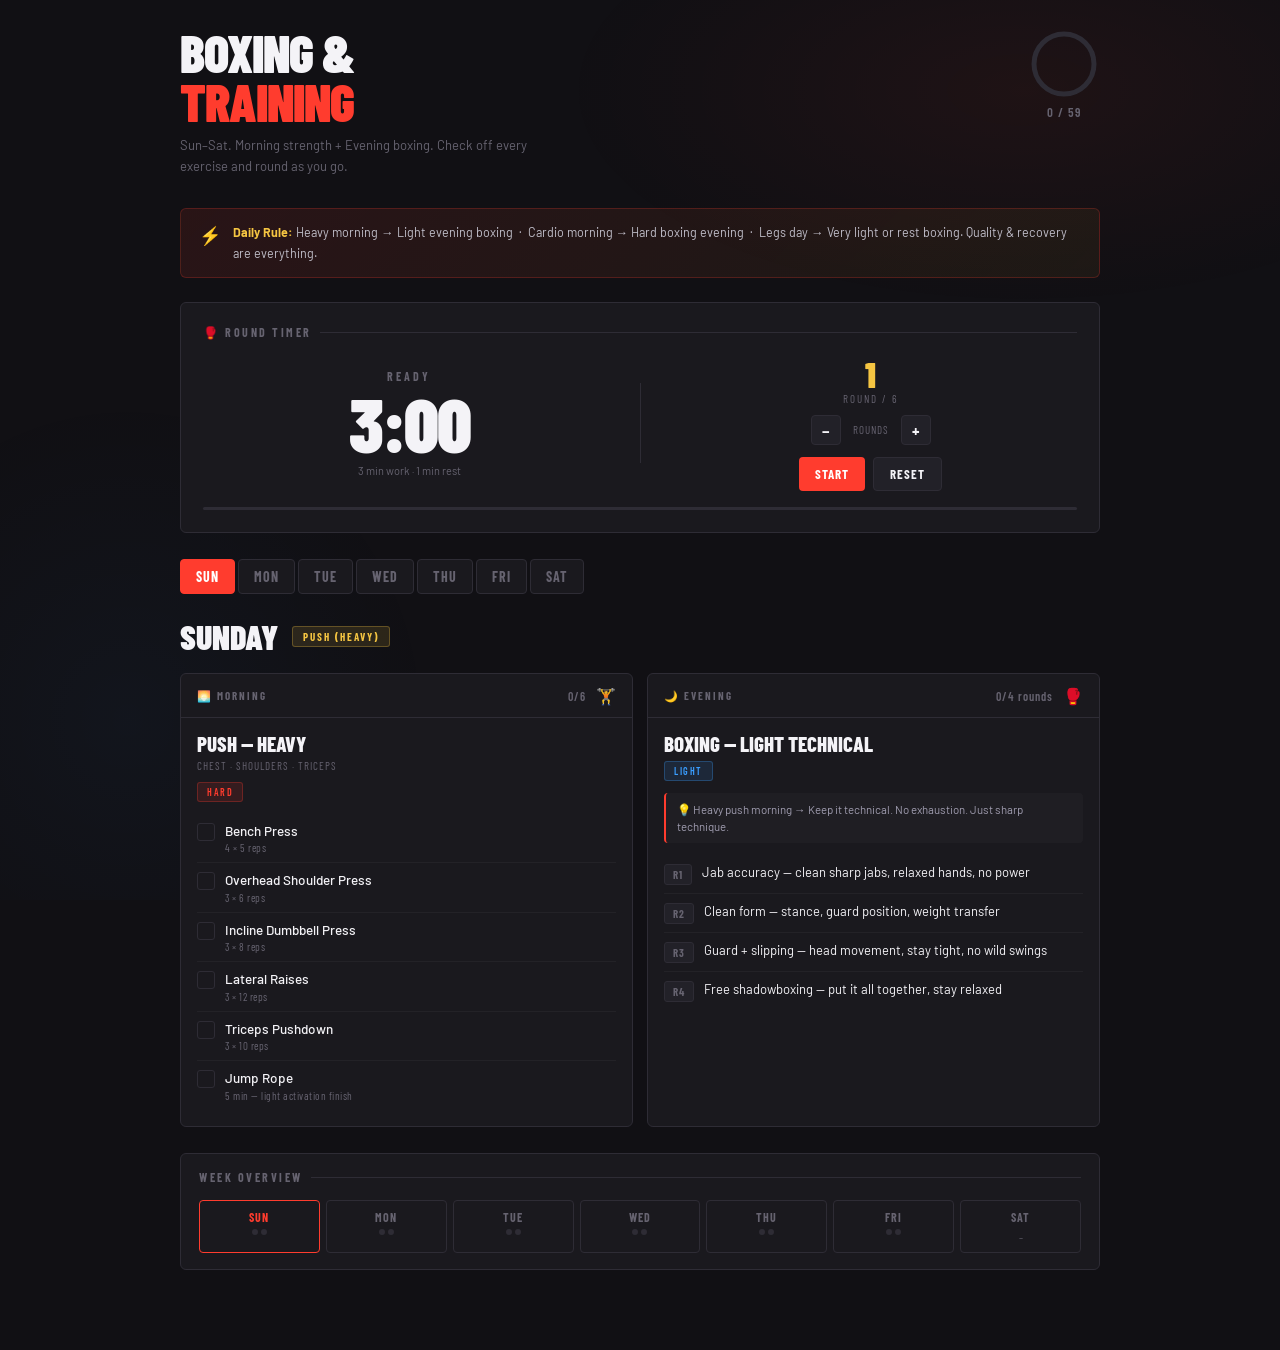
==== boxing-tracker.html @ 091b7e8c "Add files via upload" ====
<!DOCTYPE html>
<html lang="en">
<head>
<meta charset="UTF-8">
<meta name="viewport" content="width=device-width, initial-scale=1.0">
<title>Boxing & Training Tracker</title>
<link href="https://fonts.googleapis.com/css2?family=Barlow+Condensed:wght@400;600;700;800;900&family=Barlow:wght@300;400;500&display=swap" rel="stylesheet">
<style>
*, *::before, *::after { box-sizing: border-box; margin: 0; padding: 0; }
:root {
  --bg: #111014; --surface: #1a191e; --surface2: #222128; --border: #2e2c35;
  --accent: #ff3c2e; --gold: #f5c542; --blue: #3a9eff; --green: #5cba5c;
  --text: #f4f3f7; --muted: #666370;
  --light-c: #3a9eff; --moderate-c: #f5c542; --hard-c: #ff3c2e;
  --radius: 6px;
}
body { background: var(--bg); color: var(--text); font-family: 'Barlow', sans-serif; min-height: 100vh; overflow-x: hidden; }
body::before {
  content: ''; position: fixed; inset: 0; pointer-events: none; z-index: 0;
  background: radial-gradient(ellipse 60% 40% at 80% 10%, rgba(255,60,46,0.06) 0%, transparent 60%),
              radial-gradient(ellipse 40% 60% at 10% 80%, rgba(58,158,255,0.04) 0%, transparent 60%);
}
.app { max-width: 960px; margin: 0 auto; padding: 28px 20px 80px; position: relative; z-index: 1; }

/* HEADER */
header { display: flex; align-items: flex-start; justify-content: space-between; margin-bottom: 32px; flex-wrap: wrap; gap: 16px; }
.header-left h1 { font-family: 'Barlow Condensed', sans-serif; font-size: 52px; font-weight: 900; line-height: 0.95; text-transform: uppercase; letter-spacing: -1px; }
.header-left h1 em { font-style: normal; color: var(--accent); }
.header-left p { margin-top: 8px; font-size: 13px; color: var(--muted); max-width: 380px; line-height: 1.6; }
.progress-ring-wrap { display: flex; flex-direction: column; align-items: center; gap: 4px; }
.progress-ring-wrap svg { transform: rotate(-90deg); }
.ring-bg { fill: none; stroke: var(--border); stroke-width: 5; }
.ring-fill { fill: none; stroke: var(--accent); stroke-width: 5; stroke-linecap: round; transition: stroke-dashoffset 0.6s ease; }
.ring-label { font-family: 'Barlow Condensed', sans-serif; font-size: 13px; font-weight: 600; letter-spacing: 1px; color: var(--muted); text-transform: uppercase; }

/* TIP BANNER */
.tip-banner { background: linear-gradient(135deg, rgba(255,60,46,0.1), rgba(245,197,66,0.05)); border: 1px solid rgba(255,60,46,0.22); border-radius: var(--radius); padding: 13px 18px; margin-bottom: 24px; display: flex; gap: 12px; }
.tip-icon { font-size: 18px; flex-shrink: 0; margin-top: 2px; }
.tip-content { font-size: 12.5px; color: #c0bec9; line-height: 1.65; }
.tip-content strong { color: var(--gold); }

/* TIMER */
.timer-section { background: var(--surface); border: 1px solid var(--border); border-radius: var(--radius); padding: 22px; margin-bottom: 26px; }
.section-title { font-family: 'Barlow Condensed', sans-serif; font-size: 12px; font-weight: 700; text-transform: uppercase; letter-spacing: 2.5px; color: var(--muted); margin-bottom: 16px; display: flex; align-items: center; gap: 8px; }
.section-title::after { content: ''; flex: 1; height: 1px; background: var(--border); }
.timer-layout { display: grid; grid-template-columns: 1fr auto 1fr; gap: 24px; align-items: center; }
.timer-display { text-align: center; }
.timer-phase { font-family: 'Barlow Condensed', sans-serif; font-size: 12px; font-weight: 700; letter-spacing: 3px; text-transform: uppercase; margin-bottom: 2px; transition: color 0.3s; }
.timer-phase.work { color: var(--accent); } .timer-phase.rest { color: var(--blue); } .timer-phase.idle { color: var(--muted); }
.timer-clock { font-family: 'Barlow Condensed', sans-serif; font-size: 76px; font-weight: 900; line-height: 1; letter-spacing: -2px; transition: color 0.3s; }
.timer-clock.work { color: var(--accent); } .timer-clock.rest { color: var(--blue); } .timer-clock.idle { color: var(--text); }
.timer-sub { font-size: 11px; color: var(--muted); margin-top: 3px; }
.timer-divider { width: 1px; height: 80px; background: var(--border); }
.rounds-display { font-family: 'Barlow Condensed', sans-serif; text-align: center; margin-bottom: 10px; }
.rounds-num { font-size: 36px; font-weight: 900; color: var(--gold); line-height: 1; }
.rounds-label { font-size: 11px; letter-spacing: 2px; color: var(--muted); text-transform: uppercase; }
.rounds-adj { display: flex; gap: 6px; justify-content: center; }
.btn-round-adj { background: var(--surface2); border: 1px solid var(--border); color: var(--text); width: 30px; height: 30px; border-radius: 4px; font-size: 17px; font-family: 'Barlow Condensed', sans-serif; font-weight: 700; cursor: pointer; transition: all 0.15s; display: flex; align-items: center; justify-content: center; }
.btn-round-adj:hover { border-color: var(--accent); color: var(--accent); }
.timer-buttons { display: flex; gap: 8px; justify-content: center; margin-top: 12px; flex-wrap: wrap; }
.btn { font-family: 'Barlow Condensed', sans-serif; font-weight: 700; font-size: 13px; letter-spacing: 1px; text-transform: uppercase; border: none; border-radius: 4px; cursor: pointer; transition: all 0.15s; padding: 8px 16px; }
.btn:active { transform: scale(0.96); }
.btn-primary { background: var(--accent); color: #fff; } .btn-primary:hover { background: #ff5547; }
.btn-secondary { background: var(--surface2); color: var(--text); border: 1px solid var(--border); } .btn-secondary:hover { border-color: var(--muted); }
.timer-progress-bar { height: 3px; background: var(--border); border-radius: 2px; margin-top: 16px; overflow: hidden; }
.timer-progress-fill { height: 100%; border-radius: 2px; transition: width 0.9s linear, background 0.3s; background: var(--accent); }
@keyframes pulse-red { 0%,100%{box-shadow:0 0 0 0 rgba(255,60,46,0)} 50%{box-shadow:0 0 0 12px rgba(255,60,46,0.18)} }
.timer-clock.pulse { animation: pulse-red 0.6s 2; }

/* WEEK TABS */
.week-tabs { display: flex; gap: 3px; margin-bottom: 20px; overflow-x: auto; padding-bottom: 2px; }
.week-tab { font-family: 'Barlow Condensed', sans-serif; font-size: 14px; font-weight: 700; text-transform: uppercase; letter-spacing: 1px; padding: 8px 15px; background: var(--surface); border: 1px solid var(--border); border-radius: 4px; color: var(--muted); cursor: pointer; transition: all 0.15s; white-space: nowrap; flex-shrink: 0; }
.week-tab:hover { color: var(--text); border-color: var(--muted); }
.week-tab.active { background: var(--accent); border-color: var(--accent); color: #fff; }
.week-tab.all-done { border-color: #3a6e3a; color: var(--green); }
.week-tab.all-done.active { background: #1e3d1e; border-color: var(--green); color: var(--green); }

/* DAY VIEW */
.day-view { animation: fadeUp 0.2s ease; }
@keyframes fadeUp { from{opacity:0;transform:translateY(8px)} to{opacity:1;transform:translateY(0)} }
.day-header { display: flex; align-items: center; gap: 14px; margin-bottom: 16px; flex-wrap: wrap; }
.day-name { font-family: 'Barlow Condensed', sans-serif; font-size: 34px; font-weight: 900; text-transform: uppercase; }
.day-badge { font-family: 'Barlow Condensed', sans-serif; font-size: 11px; font-weight: 700; letter-spacing: 2px; text-transform: uppercase; padding: 3px 10px; border-radius: 3px; background: rgba(245,197,66,0.12); color: var(--gold); border: 1px solid rgba(245,197,66,0.28); }

/* SESSION PANELS */
.sessions-grid { display: grid; grid-template-columns: 1fr 1fr; gap: 14px; }
@media(max-width:640px){ .sessions-grid{grid-template-columns:1fr;} .timer-layout{grid-template-columns:1fr;} .timer-divider{display:none;} }

.session-panel { background: var(--surface); border: 1px solid var(--border); border-radius: var(--radius); overflow: hidden; transition: opacity 0.3s; }
.session-panel.done-panel { opacity: 0.52; }
.session-panel-header { display: flex; align-items: center; justify-content: space-between; padding: 12px 16px 11px; border-bottom: 1px solid var(--border); }
.session-time-label { font-family: 'Barlow Condensed', sans-serif; font-size: 11px; font-weight: 700; letter-spacing: 2px; text-transform: uppercase; color: var(--muted); }
.session-header-right { display: flex; align-items: center; gap: 10px; }
.session-count { font-family: 'Barlow Condensed', sans-serif; font-size: 12px; font-weight: 600; letter-spacing: 1px; color: var(--muted); }
.session-type-icon { font-size: 16px; }

.session-body { padding: 14px 16px 16px; }
.session-name { font-family: 'Barlow Condensed', sans-serif; font-size: 21px; font-weight: 800; text-transform: uppercase; line-height: 1.1; margin-bottom: 4px; }
.session-panel.done-panel .session-name { text-decoration: line-through; text-decoration-color: var(--muted); }
.session-focus { font-size: 11px; color: var(--muted); font-family: 'Barlow Condensed', sans-serif; letter-spacing: 1px; text-transform: uppercase; margin-bottom: 8px; }
.intensity-badge { font-size: 10px; font-weight: 600; font-family: 'Barlow Condensed', sans-serif; text-transform: uppercase; letter-spacing: 1.5px; padding: 3px 9px; border-radius: 3px; display: inline-block; margin-bottom: 12px; }
.intensity-badge.light   { background: rgba(58,158,255,0.12);  color: var(--light-c);    border: 1px solid rgba(58,158,255,0.28); }
.intensity-badge.moderate{ background: rgba(245,197,66,0.12);  color: var(--moderate-c); border: 1px solid rgba(245,197,66,0.28); }
.intensity-badge.hard    { background: rgba(255,60,46,0.12);   color: var(--hard-c);     border: 1px solid rgba(255,60,46,0.28); }

/* Boxing tip */
.boxing-tip { font-size: 11.5px; color: #a09db0; line-height: 1.5; background: rgba(255,255,255,0.025); padding: 8px 11px; border-radius: 4px; border-left: 2px solid var(--accent); margin-bottom: 12px; }

/* EXERCISE LIST */
.exercise-list { list-style: none; }
.exercise-item { display: flex; align-items: flex-start; gap: 10px; padding: 8px 0; border-bottom: 1px solid rgba(255,255,255,0.04); cursor: pointer; transition: opacity 0.15s; user-select: none; }
.exercise-item:last-child { border-bottom: none; }
.exercise-item:hover .ex-checkbox { border-color: var(--green); }
.exercise-item.ex-done { opacity: 0.4; }
.exercise-item.ex-done .ex-name { text-decoration: line-through; text-decoration-color: var(--muted); }
.ex-checkbox { width: 18px; height: 18px; border: 1.5px solid var(--border); border-radius: 3px; flex-shrink: 0; margin-top: 1px; display: flex; align-items: center; justify-content: center; font-size: 11px; transition: all 0.15s; }
.exercise-item.ex-done .ex-checkbox { background: rgba(92,186,92,0.18); border-color: var(--green); color: var(--green); }
.ex-text { flex: 1; }
.ex-name { font-size: 13.5px; font-weight: 500; color: var(--text); line-height: 1.3; }
.ex-sets { font-size: 11px; color: var(--muted); margin-top: 2px; font-family: 'Barlow Condensed', sans-serif; letter-spacing: 0.5px; }

/* ROUND LIST */
.round-list { list-style: none; }
.round-item { display: flex; align-items: flex-start; gap: 10px; padding: 8px 0; border-bottom: 1px solid rgba(255,255,255,0.04); cursor: pointer; transition: opacity 0.15s; user-select: none; }
.round-item:last-child { border-bottom: none; }
.round-item:hover .round-num { border-color: var(--accent); color: var(--accent); }
.round-item.rnd-done { opacity: 0.4; }
.round-item.rnd-done .rnd-focus { text-decoration: line-through; text-decoration-color: var(--muted); }
.round-num { font-family: 'Barlow Condensed', sans-serif; font-size: 11px; font-weight: 700; letter-spacing: 1px; background: var(--surface2); border: 1px solid var(--border); border-radius: 3px; padding: 3px 8px; color: var(--muted); flex-shrink: 0; margin-top: 1px; transition: all 0.15s; white-space: nowrap; }
.round-item.rnd-done .round-num { background: rgba(92,186,92,0.15); border-color: var(--green); color: var(--green); }
.rnd-focus { font-size: 13px; font-weight: 400; color: var(--text); line-height: 1.4; }

/* REST DAY */
.rest-day-card { background: var(--surface); border: 1px solid var(--border); border-radius: var(--radius); padding: 40px 24px; text-align: center; grid-column: 1/-1; }
.rest-icon { font-size: 38px; margin-bottom: 10px; }
.rest-day-card h3 { font-family: 'Barlow Condensed', sans-serif; font-size: 24px; font-weight: 800; text-transform: uppercase; color: var(--muted); margin-bottom: 8px; }
.rest-day-card p { font-size: 13px; color: var(--muted); line-height: 1.7; }

/* OVERVIEW */
.week-overview { background: var(--surface); border: 1px solid var(--border); border-radius: var(--radius); padding: 16px 18px; margin-top: 26px; }
.overview-grid { display: grid; grid-template-columns: repeat(7, 1fr); gap: 6px; margin-top: 10px; }
@media(max-width:480px){ .overview-grid{grid-template-columns:repeat(4,1fr);} }
.overview-day { text-align: center; padding: 9px 4px; border: 1px solid var(--border); border-radius: 4px; cursor: pointer; transition: border-color 0.15s; }
.overview-day:hover { border-color: var(--muted); }
.overview-day.active-day { border-color: var(--accent); }
.overview-day-name { font-family: 'Barlow Condensed', sans-serif; font-size: 12px; font-weight: 700; text-transform: uppercase; letter-spacing: 1px; color: var(--muted); }
.overview-day.active-day .overview-day-name { color: var(--accent); }
.overview-pips { display: flex; gap: 3px; justify-content: center; margin-top: 5px; min-height: 10px; }
.pip { width: 6px; height: 6px; border-radius: 50%; background: var(--border); transition: background 0.2s; }
.pip.done { background: var(--green); }

/* TOAST */
.toast { position: fixed; bottom: 24px; left: 50%; transform: translateX(-50%) translateY(80px); background: var(--surface2); border: 1px solid var(--border); border-radius: var(--radius); padding: 11px 20px; font-family: 'Barlow Condensed', sans-serif; font-size: 14px; font-weight: 600; letter-spacing: 1px; text-transform: uppercase; z-index: 1000; transition: transform 0.3s ease, opacity 0.3s; opacity: 0; white-space: nowrap; pointer-events: none; }
.toast.show { transform: translateX(-50%) translateY(0); opacity: 1; }
.toast.success { border-color: var(--green); color: var(--green); }
.toast.info { border-color: var(--blue); color: var(--blue); }
</style>
</head>
<body>
<div class="app">

  <header>
    <div class="header-left">
      <h1>Boxing &<br><em>Training</em></h1>
      <p>Sun–Sat. Morning strength + Evening boxing. Check off every exercise and round as you go.</p>
    </div>
    <div class="header-right">
      <div class="progress-ring-wrap">
        <svg width="72" height="72" viewBox="0 0 72 72">
          <circle class="ring-bg" cx="36" cy="36" r="30"/>
          <circle class="ring-fill" id="ringFill" cx="36" cy="36" r="30" stroke-dasharray="188.5" stroke-dashoffset="188.5"/>
        </svg>
        <div class="ring-label" id="ringLabel">0 / 0</div>
      </div>
    </div>
  </header>

  <div class="tip-banner">
    <div class="tip-icon">⚡</div>
    <div class="tip-content">
      <strong>Daily Rule:</strong> Heavy morning → Light evening boxing &nbsp;·&nbsp;
      Cardio morning → Hard boxing evening &nbsp;·&nbsp;
      Legs day → Very light or rest boxing. Quality &amp; recovery are everything.
    </div>
  </div>

  <!-- ROUND TIMER -->
  <div class="timer-section">
    <div class="section-title">🥊 Round Timer</div>
    <div class="timer-layout">
      <div class="timer-display">
        <div class="timer-phase idle" id="timerPhase">READY</div>
        <div class="timer-clock idle" id="timerClock">3:00</div>
        <div class="timer-sub">3 min work · 1 min rest</div>
      </div>
      <div class="timer-divider"></div>
      <div>
        <div class="rounds-display">
          <div class="rounds-num" id="roundDisplay">1</div>
          <div class="rounds-label">Round <span id="roundTotal">/ 6</span></div>
        </div>
        <div class="rounds-adj">
          <button class="btn-round-adj" onclick="adjustRounds(-1)">−</button>
          <div style="font-family:'Barlow Condensed';font-size:11px;color:var(--muted);display:flex;align-items:center;padding:0 6px;letter-spacing:1px;text-transform:uppercase;">Rounds</div>
          <button class="btn-round-adj" onclick="adjustRounds(1)">+</button>
        </div>
        <div class="timer-buttons">
          <button class="btn btn-primary" id="timerStartBtn" onclick="toggleTimer()">START</button>
          <button class="btn btn-secondary" onclick="resetTimer()">RESET</button>
        </div>
      </div>
    </div>
    <div class="timer-progress-bar"><div class="timer-progress-fill" id="timerProgressFill" style="width:0%"></div></div>
  </div>

  <div class="week-tabs" id="weekTabs"></div>
  <div class="day-view" id="dayView"></div>

  <div class="week-overview">
    <div class="section-title">Week Overview</div>
    <div class="overview-grid" id="overviewGrid"></div>
  </div>

</div>
<div class="toast" id="toast"></div>

<script>
const SCHEDULE = [
  {
    day: "Sunday", short: "SUN", badge: "Push (Heavy)",
    morning: {
      name: "Push — Heavy", type: "strength", intensity: "hard",
      focus: "Chest · Shoulders · Triceps",
      exercises: [
        { name: "Bench Press",              sets: "4 × 5 reps" },
        { name: "Overhead Shoulder Press",  sets: "3 × 6 reps" },
        { name: "Incline Dumbbell Press",   sets: "3 × 8 reps" },
        { name: "Lateral Raises",           sets: "3 × 12 reps" },
        { name: "Triceps Pushdown",         sets: "3 × 10 reps" },
        { name: "Jump Rope",                sets: "5 min — light activation finish" }
      ]
    },
    evening: {
      name: "Boxing — Light Technical", type: "boxing", intensity: "light",
      totalRounds: 4,
      tip: "Heavy push morning → Keep it technical. No exhaustion. Just sharp technique.",
      rounds: [
        { num: "R1", focus: "Jab accuracy — clean sharp jabs, relaxed hands, no power" },
        { num: "R2", focus: "Clean form — stance, guard position, weight transfer" },
        { num: "R3", focus: "Guard + slipping — head movement, stay tight, no wild swings" },
        { num: "R4", focus: "Free shadowboxing — put it all together, stay relaxed" }
      ]
    }
  },
  {
    day: "Monday", short: "MON", badge: "Pull (Heavy)",
    morning: {
      name: "Pull — Heavy", type: "strength", intensity: "hard",
      focus: "Back · Biceps",
      exercises: [
        { name: "Pull-ups / Lat Pulldown", sets: "4 × 6–8 reps" },
        { name: "Barbell Row",             sets: "3 × 6 reps" },
        { name: "Seated Cable Row",        sets: "3 × 8 reps" },
        { name: "Bicep Curl",              sets: "3 × 10 reps" },
        { name: "Hammer Curl",             sets: "3 × 10 reps" },
        { name: "Light Cardio",            sets: "5 min — easy pace finish" }
      ]
    },
    evening: {
      name: "Boxing — Light Movement", type: "boxing", intensity: "light",
      totalRounds: 4,
      tip: "Heavy pull day → Stay relaxed. Focus on movement and breathing, not power.",
      rounds: [
        { num: "R1", focus: "Footwork only — forward/back, lateral steps, no punching" },
        { num: "R2", focus: "Jab–Cross — basic combo, focus on breathing rhythm" },
        { num: "R3", focus: "Movement + jab — combine footwork with jabs smoothly" },
        { num: "R4", focus: "Free shadowboxing — relaxed pace, no power punches" }
      ]
    }
  },
  {
    day: "Tuesday", short: "TUE", badge: "Cardio + Hard Boxing",
    morning: {
      name: "Cardio — Conditioning", type: "cardio", intensity: "moderate",
      focus: "Stamina for boxing",
      exercises: [
        { name: "Jump Rope",                       sets: "10–15 min continuous" },
        { name: "Sprint Intervals / Cross Trainer", sets: "15–20 min — zone 3–4 heart rate" }
      ]
    },
    evening: {
      name: "Boxing — Hard Rounds 🔥", type: "boxing", intensity: "hard",
      totalRounds: 6,
      tip: "Cardio morning = body is ready for this. Main fight day — push hard.",
      rounds: [
        { num: "R1", focus: "Speed punches — fast jab-cross, loosen up the body" },
        { num: "R2", focus: "Footwork — angles, pivots, in-out movement with hands up" },
        { num: "R3", focus: "Combo work — jab–cross–hook–uppercut, full 4-punch combos" },
        { num: "R4", focus: "Defense — slips, rolls, parry, then counter immediately" },
        { num: "R5", focus: "Conditioning — fast non-stop punching bursts, max output" },
        { num: "R6", focus: "Full intensity — everything together, maximum effort" }
      ]
    }
  },
  {
    day: "Wednesday", short: "WED", badge: "Push (Volume)",
    morning: {
      name: "Push — Volume", type: "strength", intensity: "moderate",
      focus: "Form + Muscle Control",
      exercises: [
        { name: "Incline Dumbbell Press",   sets: "3 × 10 reps" },
        { name: "Machine Chest Press",      sets: "3 × 10 reps" },
        { name: "Dumbbell Shoulder Press",  sets: "3 × 10 reps" },
        { name: "Lateral Raises",           sets: "3 × 15 reps" },
        { name: "Triceps Dips",             sets: "3 × 10 reps" },
        { name: "Jump Rope",                sets: "5–8 min — moderate pace finish" }
      ]
    },
    evening: {
      name: "Boxing — Moderate Combos", type: "boxing", intensity: "moderate",
      totalRounds: 5,
      tip: "Not too easy, not too hard. Focus on combinations, angles, and control.",
      rounds: [
        { num: "R1", focus: "Warm up — jab-cross at 60%, find your rhythm" },
        { num: "R2", focus: "3-punch combos — jab–cross–hook, clean execution" },
        { num: "R3", focus: "Angles + pivots — step off after each combo, reset" },
        { num: "R4", focus: "4-punch combos — jab–cross–hook–body shot" },
        { num: "R5", focus: "Control — slow it down, nail your form and timing" }
      ]
    }
  },
  {
    day: "Thursday", short: "THU", badge: "Pull (Volume)",
    morning: {
      name: "Pull — Volume", type: "strength", intensity: "moderate",
      focus: "Back Control · Endurance",
      exercises: [
        { name: "Lat Pulldown",        sets: "3 × 10 reps" },
        { name: "Dumbbell Row",        sets: "3 × 10 reps" },
        { name: "Face Pulls",          sets: "3 × 12 reps" },
        { name: "Bicep Curl",          sets: "3 × 12 reps" },
        { name: "Reverse Curl",        sets: "3 × 12 reps" },
        { name: "Easy Cardio",         sets: "5–8 min — easy recovery pace" }
      ]
    },
    evening: {
      name: "Boxing — Defense & Counter", type: "boxing", intensity: "moderate",
      totalRounds: 5,
      tip: "Work smarter not harder. Focus on defense, timing, and clean counters.",
      rounds: [
        { num: "R1", focus: "Defense only — practice slipping jabs left and right" },
        { num: "R2", focus: "Counter punching — slip incoming + return jab–cross" },
        { num: "R3", focus: "Timing — wait for openings, don't chase, be patient" },
        { num: "R4", focus: "Reaction drills — anticipate movement, react first" },
        { num: "R5", focus: "Defense-first shadowboxing — defend then counter everything" }
      ]
    }
  },
  {
    day: "Friday", short: "FRI", badge: "Legs (Power)",
    morning: {
      name: "Legs — Power", type: "strength", intensity: "hard",
      focus: "Strength · Balance",
      exercises: [
        { name: "Squats",                sets: "4 × 5 reps" },
        { name: "Romanian Deadlift",     sets: "3 × 6 reps" },
        { name: "Walking Lunges",        sets: "3 × 8 reps each leg" },
        { name: "Calf Raises",           sets: "3 × 15 reps" },
        { name: "Plank",                 sets: "3 sets — core finisher" },
        { name: "Leg Raises",            sets: "3 sets — core finisher" }
      ]
    },
    evening: {
      name: "Boxing — Very Light / Rest", type: "boxing", intensity: "light",
      totalRounds: 3,
      tip: "Legs are worked hard → 2–3 rounds MAX. Upper body only. Take full rest if very sore.",
      rounds: [
        { num: "R1", focus: "Slow shadowboxing — upper body movement only, no footwork stress" },
        { num: "R2", focus: "Technique focus — jab accuracy, clean guard, relaxed shoulders" },
        { num: "R3", focus: "Cool down — slow deliberate punches, deep breathing throughout" }
      ]
    }
  },
  {
    day: "Saturday", short: "SAT", badge: "Rest Day",
    isRest: true, morning: null, evening: null
  }
];

// ── STATE ─────────────────────────────────────────────────────────────────────
let currentDay = 0;
let state = JSON.parse(localStorage.getItem('boxing-v3') || '{}');
function save() { localStorage.setItem('boxing-v3', JSON.stringify(state)); }
function getVal(k) { return !!state[k]; }
function toggle(k) { state[k] = !state[k]; save(); }

// Timer
let timerInterval = null, timerRunning = false;
let currentRound = 1, totalRounds = 6, isWorkPhase = true, timeLeft = 180;
const WORK = 180, REST = 60;

// ── COUNTS ────────────────────────────────────────────────────────────────────
function itemCount(di, slot) {
  const d = SCHEDULE[di]; if (!d || d.isRest) return 0;
  const s = slot === 'morning' ? d.morning : d.evening;
  if (!s) return 0;
  return slot === 'morning' ? s.exercises.length : s.rounds.length;
}
function doneCount(di, slot) {
  let n = 0, t = itemCount(di, slot);
  for (let i = 0; i < t; i++) if (getVal(`d${di}_${slot}_${i}`)) n++;
  return n;
}
function fullyDone(di, slot) { const t = itemCount(di, slot); return t > 0 && doneCount(di, slot) === t; }
function grandTotal() { let t = 0; SCHEDULE.forEach((d,i) => { if (d.isRest) return; t += itemCount(i,'morning'); if (d.evening) t += itemCount(i,'evening'); }); return t; }
function grandDone()  { let t = 0; SCHEDULE.forEach((d,i) => { if (d.isRest) return; t += doneCount(i,'morning'); if (d.evening) t += doneCount(i,'evening'); }); return t; }

// ── RENDER ────────────────────────────────────────────────────────────────────
function renderTabs() {
  const c = document.getElementById('weekTabs'); c.innerHTML = '';
  SCHEDULE.forEach((d, i) => {
    const done = d.isRest ? false : fullyDone(i,'morning') && (!d.evening || fullyDone(i,'evening'));
    const btn = document.createElement('button');
    btn.className = 'week-tab' + (i===currentDay?' active':'') + (done?' all-done':'');
    btn.textContent = d.short;
    btn.onclick = () => { currentDay = i; render(); };
    c.appendChild(btn);
  });
}

function renderDayView() {
  const d = SCHEDULE[currentDay];
  const c = document.getElementById('dayView');
  if (d.isRest) {
    c.innerHTML = `
      <div class="day-header"><div class="day-name">${d.day}</div><div class="day-badge">${d.badge}</div></div>
      <div class="sessions-grid"><div class="rest-day-card">
        <div class="rest-icon">😴</div>
        <h3>Full Rest Day</h3>
        <p>Light walking · Stretching · Mobility work<br>No training today. Let your body rebuild.</p>
      </div></div>`;
    return;
  }

  const icon = { strength:'🏋️', cardio:'🏃', boxing:'🥊' };
  const iLabel = { light:'Light', moderate:'Moderate', hard:'Hard' };
  const di = currentDay;

  function mPanel() {
    const s = d.morning;
    const dc = doneCount(di,'morning'), tc = itemCount(di,'morning');
    const fdone = fullyDone(di,'morning');
    const items = s.exercises.map((ex,i) => {
      const done = getVal(`d${di}_morning_${i}`);
      return `<li class="exercise-item${done?' ex-done':''}" onclick="toggleItem(${di},'morning',${i})">
        <div class="ex-checkbox">${done?'✓':''}</div>
        <div class="ex-text"><div class="ex-name">${ex.name}</div><div class="ex-sets">${ex.sets}</div></div>
      </li>`;
    }).join('');
    return `<div class="session-panel${fdone?' done-panel':''}">
      <div class="session-panel-header">
        <span class="session-time-label">🌅 Morning</span>
        <div class="session-header-right">
          <span class="session-count">${dc}/${tc}</span>
          <span class="session-type-icon">${icon[s.type]}</span>
        </div>
      </div>
      <div class="session-body">
        <div class="session-name">${s.name}</div>
        <div class="session-focus">${s.focus}</div>
        <span class="intensity-badge ${s.intensity}">${iLabel[s.intensity]}</span>
        <ul class="exercise-list">${items}</ul>
      </div>
    </div>`;
  }

  function ePanel() {
    if (!d.evening) return `<div class="rest-day-card"><div class="rest-icon">😴</div><h3>Rest Evening</h3><p>No evening session today.</p></div>`;
    const s = d.evening;
    const dc = doneCount(di,'evening'), tc = itemCount(di,'evening');
    const fdone = fullyDone(di,'evening');
    const items = s.rounds.map((r,i) => {
      const done = getVal(`d${di}_evening_${i}`);
      return `<li class="round-item${done?' rnd-done':''}" onclick="toggleItem(${di},'evening',${i})">
        <div class="round-num">${r.num}</div>
        <div class="rnd-focus">${r.focus}</div>
      </li>`;
    }).join('');
    return `<div class="session-panel${fdone?' done-panel':''}">
      <div class="session-panel-header">
        <span class="session-time-label">🌙 Evening</span>
        <div class="session-header-right">
          <span class="session-count">${dc}/${tc} rounds</span>
          <span class="session-type-icon">🥊</span>
        </div>
      </div>
      <div class="session-body">
        <div class="session-name">${s.name}</div>
        <span class="intensity-badge ${s.intensity}">${iLabel[s.intensity]}</span>
        <div class="boxing-tip">💡 ${s.tip}</div>
        <ul class="round-list">${items}</ul>
      </div>
    </div>`;
  }

  c.innerHTML = `
    <div class="day-header"><div class="day-name">${d.day}</div><div class="day-badge">${d.badge}</div></div>
    <div class="sessions-grid">${mPanel()}${ePanel()}</div>`;
}

function renderOverview() {
  const c = document.getElementById('overviewGrid'); c.innerHTML = '';
  SCHEDULE.forEach((d, i) => {
    const mD = d.isRest ? false : fullyDone(i,'morning');
    const eD = d.isRest ? false : (d.evening ? fullyDone(i,'evening') : false);
    const div = document.createElement('div');
    div.className = 'overview-day' + (i===currentDay?' active-day':'');
    div.onclick = () => { currentDay = i; render(); };
    div.innerHTML = `<div class="overview-day-name">${d.short}</div>
      <div class="overview-pips">
        ${!d.isRest ? `<div class="pip${mD?' done':''}"></div>` : ''}
        ${(!d.isRest && d.evening) ? `<div class="pip${eD?' done':''}"></div>` : ''}
        ${d.isRest ? `<div style="font-size:9px;color:var(--muted);margin-top:3px;">–</div>` : ''}
      </div>`;
    c.appendChild(div);
  });
}

function renderProgress() {
  const done = grandDone(), total = grandTotal();
  const pct = total > 0 ? done/total : 0;
  document.getElementById('ringFill').style.strokeDashoffset = 188.5*(1-pct);
  document.getElementById('ringLabel').textContent = `${done} / ${total}`;
}

function render() { renderTabs(); renderDayView(); renderOverview(); renderProgress(); }

// ── INTERACTIONS ──────────────────────────────────────────────────────────────
function toggleItem(di, slot, idx) {
  const k = `d${di}_${slot}_${idx}`;
  toggle(k);
  showToast(state[k] ? '✓ Done!' : 'Unchecked', state[k] ? 'success' : 'info');
  render();
}

// ── TIMER ─────────────────────────────────────────────────────────────────────
function updateTimerUI() {
  const m = Math.floor(timeLeft/60), s = timeLeft%60;
  const cl = document.getElementById('timerClock'), ph = document.getElementById('timerPhase');
  cl.textContent = `${m}:${s.toString().padStart(2,'0')}`;
  const phase = (!timerRunning && currentRound===1 && isWorkPhase) ? 'idle' : (isWorkPhase ? 'work' : 'rest');
  cl.className = `timer-clock ${phase}`;
  ph.className = `timer-phase ${phase}`;
  ph.textContent = phase==='idle' ? 'READY' : isWorkPhase ? 'WORK' : 'REST';
  document.getElementById('roundDisplay').textContent = currentRound;
  document.getElementById('roundTotal').textContent = `/ ${totalRounds}`;
  const total = isWorkPhase ? WORK : REST;
  const fill = document.getElementById('timerProgressFill');
  fill.style.width = (((total-timeLeft)/total)*100)+'%';
  fill.style.background = isWorkPhase ? 'var(--accent)' : 'var(--blue)';
}

function toggleTimer() {
  if (timerRunning) {
    clearInterval(timerInterval); timerRunning = false;
    document.getElementById('timerStartBtn').textContent = 'RESUME';
  } else {
    timerRunning = true;
    document.getElementById('timerStartBtn').textContent = 'PAUSE';
    timerInterval = setInterval(tick, 1000);
  }
}

function tick() {
  if (timeLeft > 0) { timeLeft--; updateTimerUI(); return; }
  if (isWorkPhase) {
    if (currentRound >= totalRounds) {
      clearInterval(timerInterval); timerRunning = false;
      document.getElementById('timerStartBtn').textContent = 'START';
      document.getElementById('timerPhase').textContent = 'DONE!';
      document.getElementById('timerPhase').className = 'timer-phase work';
      document.getElementById('timerProgressFill').style.width = '100%';
      showToast(`🥊 ${totalRounds} Rounds Complete!`, 'success'); bellPulse(); return;
    }
    isWorkPhase = false; timeLeft = REST;
    showToast('Rest — 1 minute', 'info'); bellPulse();
  } else {
    isWorkPhase = true; currentRound++; timeLeft = WORK;
    showToast(`Round ${currentRound}!`, 'info'); bellPulse();
  }
  updateTimerUI();
}

function bellPulse() {
  const el = document.getElementById('timerClock');
  el.classList.remove('pulse'); void el.offsetWidth; el.classList.add('pulse');
  setTimeout(() => el.classList.remove('pulse'), 1200);
}

function resetTimer() {
  clearInterval(timerInterval); timerRunning = false; currentRound = 1;
  isWorkPhase = true; timeLeft = WORK;
  document.getElementById('timerStartBtn').textContent = 'START';
  document.getElementById('timerProgressFill').style.width = '0%';
  updateTimerUI();
}

function adjustRounds(delta) {
  totalRounds = Math.max(1, Math.min(20, totalRounds+delta));
  if (!timerRunning) resetTimer(); else updateTimerUI();
}

// ── TOAST ─────────────────────────────────────────────────────────────────────
let toastTO;
function showToast(msg, type='info') {
  const el = document.getElementById('toast');
  el.textContent = msg; el.className = `toast ${type} show`;
  clearTimeout(toastTO);
  toastTO = setTimeout(() => el.classList.remove('show'), 2000);
}

// ── INIT ──────────────────────────────────────────────────────────────────────
const todayJs = new Date().getDay(); // 0=Sun … 6=Sat
currentDay = todayJs <= 6 ? todayJs : 0;
updateTimerUI();
render();
</script>
</body>
</html>
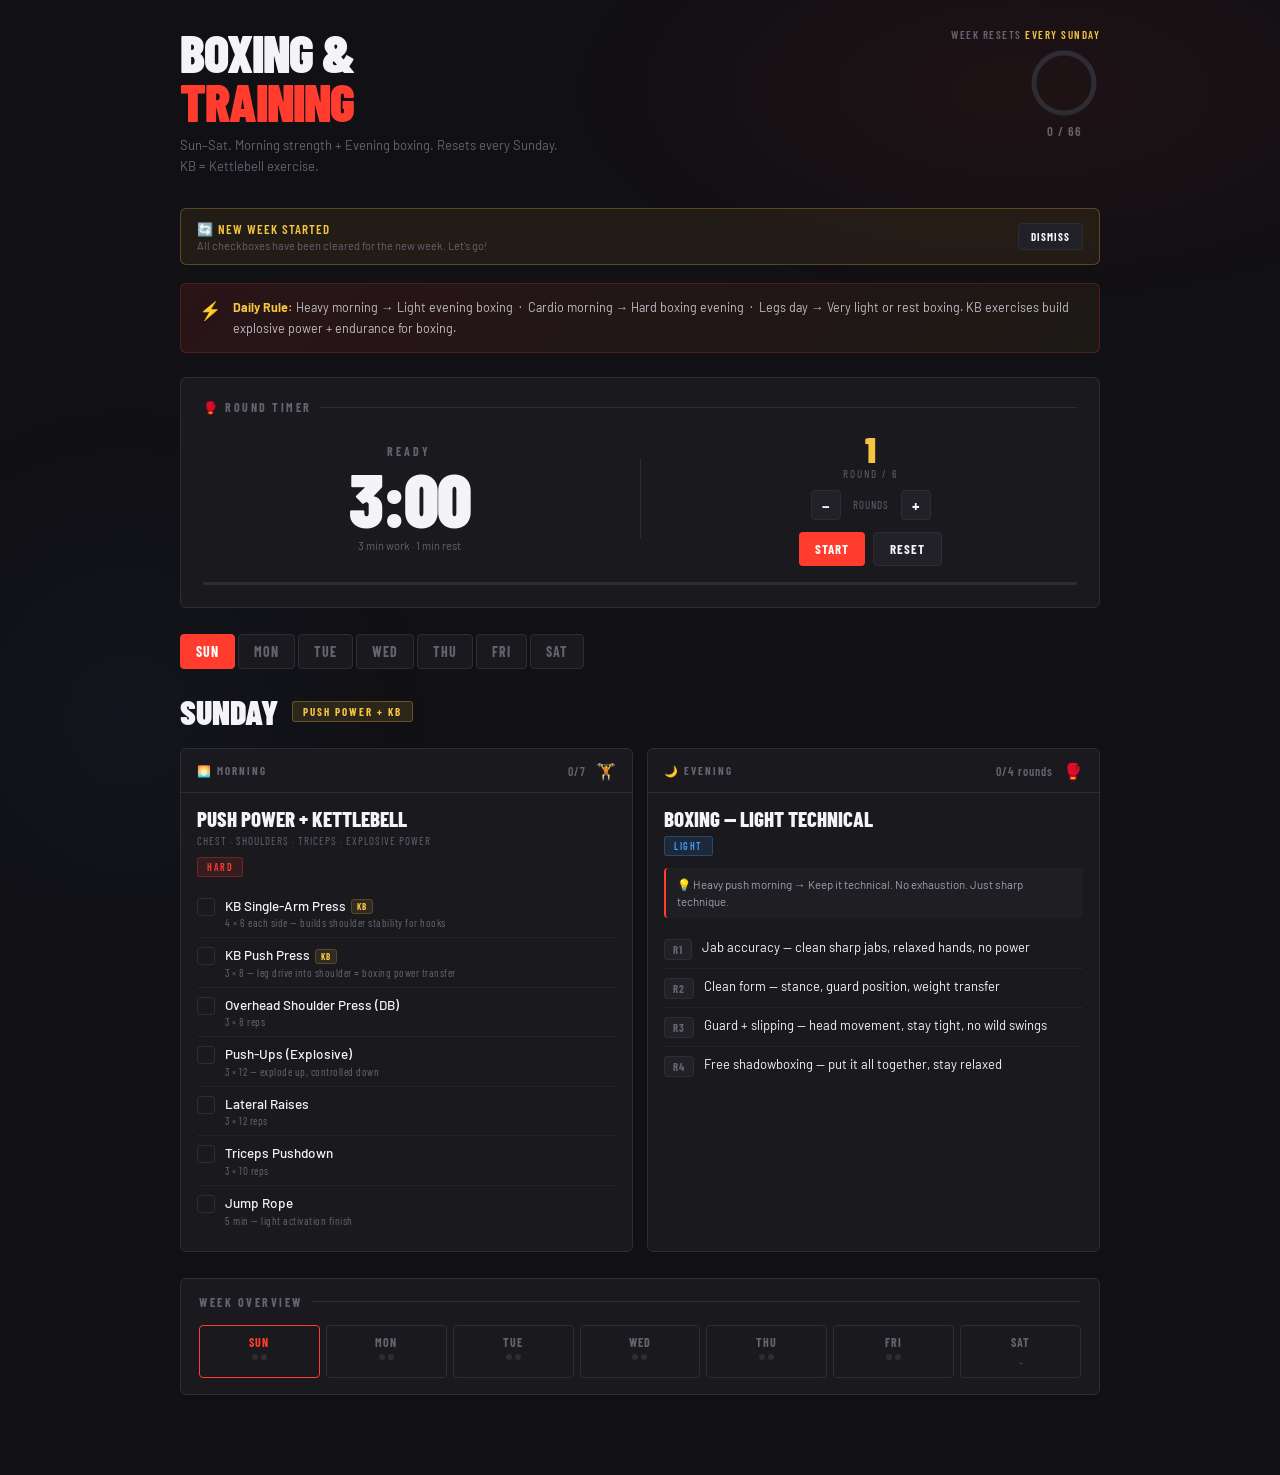
==== commit b8dc7bd3: "Update boxing-tracker.html" ====
--- a/boxing-tracker.html
+++ b/boxing-tracker.html
@@ -27,6 +27,9 @@
 .header-left h1 { font-family: 'Barlow Condensed', sans-serif; font-size: 52px; font-weight: 900; line-height: 0.95; text-transform: uppercase; letter-spacing: -1px; }
 .header-left h1 em { font-style: normal; color: var(--accent); }
 .header-left p { margin-top: 8px; font-size: 13px; color: var(--muted); max-width: 380px; line-height: 1.6; }
+.header-right { display: flex; flex-direction: column; align-items: flex-end; gap: 6px; }
+.week-reset-info { font-family: 'Barlow Condensed', sans-serif; font-size: 11px; font-weight: 600; letter-spacing: 1.5px; text-transform: uppercase; color: var(--muted); text-align: right; }
+.week-reset-info span { color: var(--gold); }
 .progress-ring-wrap { display: flex; flex-direction: column; align-items: center; gap: 4px; }
 .progress-ring-wrap svg { transform: rotate(-90deg); }
 .ring-bg { fill: none; stroke: var(--border); stroke-width: 5; }
@@ -62,6 +65,8 @@
 .btn:active { transform: scale(0.96); }
 .btn-primary { background: var(--accent); color: #fff; } .btn-primary:hover { background: #ff5547; }
 .btn-secondary { background: var(--surface2); color: var(--text); border: 1px solid var(--border); } .btn-secondary:hover { border-color: var(--muted); }
+.btn-danger { background: rgba(255,60,46,0.1); color: var(--accent); border: 1px solid rgba(255,60,46,0.3); font-size: 11px; padding: 6px 12px; }
+.btn-danger:hover { background: rgba(255,60,46,0.2); }
 .timer-progress-bar { height: 3px; background: var(--border); border-radius: 2px; margin-top: 16px; overflow: hidden; }
 .timer-progress-fill { height: 100%; border-radius: 2px; transition: width 0.9s linear, background 0.3s; background: var(--accent); }
 @keyframes pulse-red { 0%,100%{box-shadow:0 0 0 0 rgba(255,60,46,0)} 50%{box-shadow:0 0 0 12px rgba(255,60,46,0.18)} }
@@ -102,6 +107,9 @@
 .intensity-badge.light   { background: rgba(58,158,255,0.12);  color: var(--light-c);    border: 1px solid rgba(58,158,255,0.28); }
 .intensity-badge.moderate{ background: rgba(245,197,66,0.12);  color: var(--moderate-c); border: 1px solid rgba(245,197,66,0.28); }
 .intensity-badge.hard    { background: rgba(255,60,46,0.12);   color: var(--hard-c);     border: 1px solid rgba(255,60,46,0.28); }
+
+/* KB badge */
+.kb-tag { font-size: 9px; font-family: 'Barlow Condensed', sans-serif; font-weight: 700; letter-spacing: 1px; text-transform: uppercase; background: rgba(245,197,66,0.1); color: var(--gold); border: 1px solid rgba(245,197,66,0.2); border-radius: 3px; padding: 1px 5px; margin-left: 5px; vertical-align: middle; }
 
 /* Boxing tip */
 .boxing-tip { font-size: 11.5px; color: #a09db0; line-height: 1.5; background: rgba(255,255,255,0.025); padding: 8px 11px; border-radius: 4px; border-left: 2px solid var(--accent); margin-bottom: 12px; }
@@ -149,6 +157,11 @@
 .pip { width: 6px; height: 6px; border-radius: 50%; background: var(--border); transition: background 0.2s; }
 .pip.done { background: var(--green); }
 
+/* RESET BANNER */
+.reset-banner { background: rgba(245,197,66,0.07); border: 1px solid rgba(245,197,66,0.25); border-radius: var(--radius); padding: 12px 16px; margin-bottom: 18px; display: flex; align-items: center; justify-content: space-between; gap: 12px; flex-wrap: wrap; }
+.reset-banner-text { font-family: 'Barlow Condensed', sans-serif; font-size: 13px; font-weight: 600; letter-spacing: 1px; text-transform: uppercase; color: var(--gold); }
+.reset-banner-sub { font-size: 11px; color: var(--muted); font-family: 'Barlow', sans-serif; font-weight: 400; text-transform: none; letter-spacing: 0; margin-top: 2px; }
+
 /* TOAST */
 .toast { position: fixed; bottom: 24px; left: 50%; transform: translateX(-50%) translateY(80px); background: var(--surface2); border: 1px solid var(--border); border-radius: var(--radius); padding: 11px 20px; font-family: 'Barlow Condensed', sans-serif; font-size: 14px; font-weight: 600; letter-spacing: 1px; text-transform: uppercase; z-index: 1000; transition: transform 0.3s ease, opacity 0.3s; opacity: 0; white-space: nowrap; pointer-events: none; }
 .toast.show { transform: translateX(-50%) translateY(0); opacity: 1; }
@@ -162,9 +175,10 @@
   <header>
     <div class="header-left">
       <h1>Boxing &<br><em>Training</em></h1>
-      <p>Sun–Sat. Morning strength + Evening boxing. Check off every exercise and round as you go.</p>
+      <p>Sun–Sat. Morning strength + Evening boxing. Resets every Sunday. KB = Kettlebell exercise.</p>
     </div>
     <div class="header-right">
+      <div class="week-reset-info">Week resets <span>every Sunday</span></div>
       <div class="progress-ring-wrap">
         <svg width="72" height="72" viewBox="0 0 72 72">
           <circle class="ring-bg" cx="36" cy="36" r="30"/>
@@ -175,12 +189,20 @@
     </div>
   </header>
 
+  <div id="resetBanner" style="display:none" class="reset-banner">
+    <div>
+      <div class="reset-banner-text">🔄 New Week Started</div>
+      <div class="reset-banner-sub">All checkboxes have been cleared for the new week. Let's go!</div>
+    </div>
+    <button class="btn btn-secondary" style="font-size:11px;padding:6px 12px;" onclick="document.getElementById('resetBanner').style.display='none'">DISMISS</button>
+  </div>
+
   <div class="tip-banner">
     <div class="tip-icon">⚡</div>
     <div class="tip-content">
       <strong>Daily Rule:</strong> Heavy morning → Light evening boxing &nbsp;·&nbsp;
       Cardio morning → Hard boxing evening &nbsp;·&nbsp;
-      Legs day → Very light or rest boxing. Quality &amp; recovery are everything.
+      Legs day → Very light or rest boxing. KB exercises build explosive power + endurance for boxing.
     </div>
   </div>
 
@@ -225,19 +247,23 @@
 <div class="toast" id="toast"></div>
 
 <script>
+// KB = Kettlebell tag appended in exercise name
+const KB = ' 🔔'; // rendered via .kb-tag in HTML
+
 const SCHEDULE = [
   {
-    day: "Sunday", short: "SUN", badge: "Push (Heavy)",
+    day: "Sunday", short: "SUN", badge: "Push Power + KB",
     morning: {
-      name: "Push — Heavy", type: "strength", intensity: "hard",
-      focus: "Chest · Shoulders · Triceps",
+      name: "Push Power + Kettlebell", type: "strength", intensity: "hard",
+      focus: "Chest · Shoulders · Triceps · Explosive Power",
       exercises: [
-        { name: "Bench Press",              sets: "4 × 5 reps" },
-        { name: "Overhead Shoulder Press",  sets: "3 × 6 reps" },
-        { name: "Incline Dumbbell Press",   sets: "3 × 8 reps" },
-        { name: "Lateral Raises",           sets: "3 × 12 reps" },
-        { name: "Triceps Pushdown",         sets: "3 × 10 reps" },
-        { name: "Jump Rope",                sets: "5 min — light activation finish" }
+        { name: "KB Single-Arm Press", sets: "4 × 6 each side — builds shoulder stability for hooks", kb: true },
+        { name: "KB Push Press", sets: "3 × 8 — leg drive into shoulder = boxing power transfer", kb: true },
+        { name: "Overhead Shoulder Press (DB)", sets: "3 × 8 reps" },
+        { name: "Push-Ups (Explosive)", sets: "3 × 12 — explode up, controlled down" },
+        { name: "Lateral Raises", sets: "3 × 12 reps" },
+        { name: "Triceps Pushdown", sets: "3 × 10 reps" },
+        { name: "Jump Rope", sets: "5 min — light activation finish" }
       ]
     },
     evening: {
@@ -253,17 +279,18 @@
     }
   },
   {
-    day: "Monday", short: "MON", badge: "Pull (Heavy)",
+    day: "Monday", short: "MON", badge: "Pull + KB Endurance",
     morning: {
-      name: "Pull — Heavy", type: "strength", intensity: "hard",
-      focus: "Back · Biceps",
+      name: "Pull + KB Endurance", type: "strength", intensity: "hard",
+      focus: "Back · Biceps · Grip · Pulling Endurance",
       exercises: [
+        { name: "KB Single-Arm Row", sets: "4 × 8 each side — builds the pull in hooks & uppercuts", kb: true },
+        { name: "KB Renegade Row", sets: "3 × 6 each side — core stability + back strength", kb: true },
         { name: "Pull-ups / Lat Pulldown", sets: "4 × 6–8 reps" },
-        { name: "Barbell Row",             sets: "3 × 6 reps" },
-        { name: "Seated Cable Row",        sets: "3 × 8 reps" },
-        { name: "Bicep Curl",              sets: "3 × 10 reps" },
-        { name: "Hammer Curl",             sets: "3 × 10 reps" },
-        { name: "Light Cardio",            sets: "5 min — easy pace finish" }
+        { name: "Seated Cable Row", sets: "3 × 8 reps" },
+        { name: "Bicep Curl", sets: "3 × 10 reps" },
+        { name: "Hammer Curl", sets: "3 × 10 reps — builds forearm & punch endurance" },
+        { name: "Light Cardio", sets: "5 min — easy pace finish" }
       ]
     },
     evening: {
@@ -279,13 +306,15 @@
     }
   },
   {
-    day: "Tuesday", short: "TUE", badge: "Cardio + Hard Boxing",
+    day: "Tuesday", short: "TUE", badge: "KB Cardio + Hard Boxing",
     morning: {
-      name: "Cardio — Conditioning", type: "cardio", intensity: "moderate",
-      focus: "Stamina for boxing",
+      name: "KB Cardio — Fight Conditioning", type: "cardio", intensity: "moderate",
+      focus: "Stamina · Explosive Endurance for Boxing",
       exercises: [
-        { name: "Jump Rope",                       sets: "10–15 min continuous" },
-        { name: "Sprint Intervals / Cross Trainer", sets: "15–20 min — zone 3–4 heart rate" }
+        { name: "KB Swings", sets: "5 × 20 reps — hips, posterior chain, cardio all at once", kb: true },
+        { name: "KB Clean & Press", sets: "4 × 6 each side — full body explosive power", kb: true },
+        { name: "Jump Rope", sets: "10 min continuous — boxing rhythm and footwork stamina" },
+        { name: "Sprint Intervals / Cross Trainer", sets: "15 min — zone 3–4 heart rate" }
       ]
     },
     evening: {
@@ -303,17 +332,18 @@
     }
   },
   {
-    day: "Wednesday", short: "WED", badge: "Push (Volume)",
+    day: "Wednesday", short: "WED", badge: "Push Volume + KB",
     morning: {
-      name: "Push — Volume", type: "strength", intensity: "moderate",
-      focus: "Form + Muscle Control",
+      name: "Push Volume + KB Circuit", type: "strength", intensity: "moderate",
+      focus: "Form · Muscle Control · Shoulder Endurance",
       exercises: [
-        { name: "Incline Dumbbell Press",   sets: "3 × 10 reps" },
-        { name: "Machine Chest Press",      sets: "3 × 10 reps" },
-        { name: "Dumbbell Shoulder Press",  sets: "3 × 10 reps" },
-        { name: "Lateral Raises",           sets: "3 × 15 reps" },
-        { name: "Triceps Dips",             sets: "3 × 10 reps" },
-        { name: "Jump Rope",                sets: "5–8 min — moderate pace finish" }
+        { name: "KB Bottoms-Up Press", sets: "3 × 6 each — grip + shoulder stability, critical for guard", kb: true },
+        { name: "KB Alternating Push Press", sets: "3 × 8 each — power endurance for punching", kb: true },
+        { name: "Incline Dumbbell Press", sets: "3 × 10 reps" },
+        { name: "Dumbbell Shoulder Press", sets: "3 × 10 reps" },
+        { name: "Lateral Raises", sets: "3 × 15 reps" },
+        { name: "Triceps Dips", sets: "3 × 10 reps" },
+        { name: "Jump Rope", sets: "5–8 min — moderate pace finish" }
       ]
     },
     evening: {
@@ -330,17 +360,18 @@
     }
   },
   {
-    day: "Thursday", short: "THU", badge: "Pull (Volume)",
+    day: "Thursday", short: "THU", badge: "Pull Volume + KB",
     morning: {
-      name: "Pull — Volume", type: "strength", intensity: "moderate",
-      focus: "Back Control · Endurance",
+      name: "Pull Volume + KB Stamina", type: "strength", intensity: "moderate",
+      focus: "Back Endurance · Grip Strength · Stamina",
       exercises: [
-        { name: "Lat Pulldown",        sets: "3 × 10 reps" },
-        { name: "Dumbbell Row",        sets: "3 × 10 reps" },
-        { name: "Face Pulls",          sets: "3 × 12 reps" },
-        { name: "Bicep Curl",          sets: "3 × 12 reps" },
-        { name: "Reverse Curl",        sets: "3 × 12 reps" },
-        { name: "Easy Cardio",         sets: "5–8 min — easy recovery pace" }
+        { name: "KB Swing (High Pull)", sets: "4 × 15 — posterior chain + shoulder endurance", kb: true },
+        { name: "KB Gorilla Row", sets: "3 × 8 each side — anti-rotation, core + back", kb: true },
+        { name: "Lat Pulldown", sets: "3 × 10 reps" },
+        { name: "Face Pulls", sets: "3 × 12 reps — protects shoulders, great for guard posture" },
+        { name: "Bicep Curl", sets: "3 × 12 reps" },
+        { name: "Reverse Curl", sets: "3 × 12 reps — forearm & wrist durability" },
+        { name: "Easy Cardio", sets: "5–8 min — easy recovery pace" }
       ]
     },
     evening: {
@@ -357,17 +388,18 @@
     }
   },
   {
-    day: "Friday", short: "FRI", badge: "Legs (Power)",
+    day: "Friday", short: "FRI", badge: "Legs + KB Power",
     morning: {
-      name: "Legs — Power", type: "strength", intensity: "hard",
-      focus: "Strength · Balance",
+      name: "Legs + KB Explosive Power", type: "strength", intensity: "hard",
+      focus: "Leg Drive · Balance · Explosive Foundation for Punching",
       exercises: [
-        { name: "Squats",                sets: "4 × 5 reps" },
-        { name: "Romanian Deadlift",     sets: "3 × 6 reps" },
-        { name: "Walking Lunges",        sets: "3 × 8 reps each leg" },
-        { name: "Calf Raises",           sets: "3 × 15 reps" },
-        { name: "Plank",                 sets: "3 sets — core finisher" },
-        { name: "Leg Raises",            sets: "3 sets — core finisher" }
+        { name: "KB Goblet Squat", sets: "4 × 10 — builds squat pattern with core braced, boxing stance base", kb: true },
+        { name: "KB Romanian Deadlift (Single Leg)", sets: "3 × 8 each — balance, hamstring, hip stability", kb: true },
+        { name: "KB Swing", sets: "3 × 15 — hip hinge power = knockout punch power", kb: true },
+        { name: "Walking Lunges", sets: "3 × 8 reps each leg" },
+        { name: "Calf Raises", sets: "3 × 15 reps — explosive footwork foundation" },
+        { name: "Plank", sets: "3 × 45s — core finisher" },
+        { name: "Leg Raises", sets: "3 × 12 — core finisher" }
       ]
     },
     evening: {
@@ -387,10 +419,40 @@
   }
 ];
 
+// ── WEEKLY RESET LOGIC ────────────────────────────────────────────────────────
+const STORAGE_KEY = 'boxing-v4';
+const WEEK_KEY = 'boxing-v4-week';
+
+function getCurrentWeekId() {
+  // Get ISO week number + year as unique key
+  const now = new Date();
+  const startOfYear = new Date(now.getFullYear(), 0, 1);
+  const dayOfYear = Math.floor((now - startOfYear) / 86400000);
+  // Get the most recent Sunday
+  const dayOfWeek = now.getDay(); // 0=Sun
+  const sunday = new Date(now);
+  sunday.setDate(now.getDate() - dayOfWeek);
+  // Use sunday's date as week id: YYYY-MM-DD
+  return sunday.toISOString().split('T')[0];
+}
+
+function checkWeeklyReset() {
+  const currentWeek = getCurrentWeekId();
+  const lastWeek = localStorage.getItem(WEEK_KEY);
+  if (lastWeek !== currentWeek) {
+    // New week → clear all checkbox state
+    localStorage.removeItem(STORAGE_KEY);
+    localStorage.setItem(WEEK_KEY, currentWeek);
+    return true; // reset happened
+  }
+  return false;
+}
+
 // ── STATE ─────────────────────────────────────────────────────────────────────
 let currentDay = 0;
-let state = JSON.parse(localStorage.getItem('boxing-v3') || '{}');
-function save() { localStorage.setItem('boxing-v3', JSON.stringify(state)); }
+let didReset = checkWeeklyReset();
+let state = JSON.parse(localStorage.getItem(STORAGE_KEY) || '{}');
+function save() { localStorage.setItem(STORAGE_KEY, JSON.stringify(state)); }
 function getVal(k) { return !!state[k]; }
 function toggle(k) { state[k] = !state[k]; save(); }
 
@@ -452,9 +514,10 @@
     const fdone = fullyDone(di,'morning');
     const items = s.exercises.map((ex,i) => {
       const done = getVal(`d${di}_morning_${i}`);
+      const kbTag = ex.kb ? `<span class="kb-tag">KB</span>` : '';
       return `<li class="exercise-item${done?' ex-done':''}" onclick="toggleItem(${di},'morning',${i})">
         <div class="ex-checkbox">${done?'✓':''}</div>
-        <div class="ex-text"><div class="ex-name">${ex.name}</div><div class="ex-sets">${ex.sets}</div></div>
+        <div class="ex-text"><div class="ex-name">${ex.name}${kbTag}</div><div class="ex-sets">${ex.sets}</div></div>
       </li>`;
     }).join('');
     return `<div class="session-panel${fdone?' done-panel':''}">
@@ -622,6 +685,11 @@
 // ── INIT ──────────────────────────────────────────────────────────────────────
 const todayJs = new Date().getDay(); // 0=Sun … 6=Sat
 currentDay = todayJs <= 6 ? todayJs : 0;
+
+if (didReset) {
+  document.getElementById('resetBanner').style.display = 'flex';
+}
+
 updateTimerUI();
 render();
 </script>
